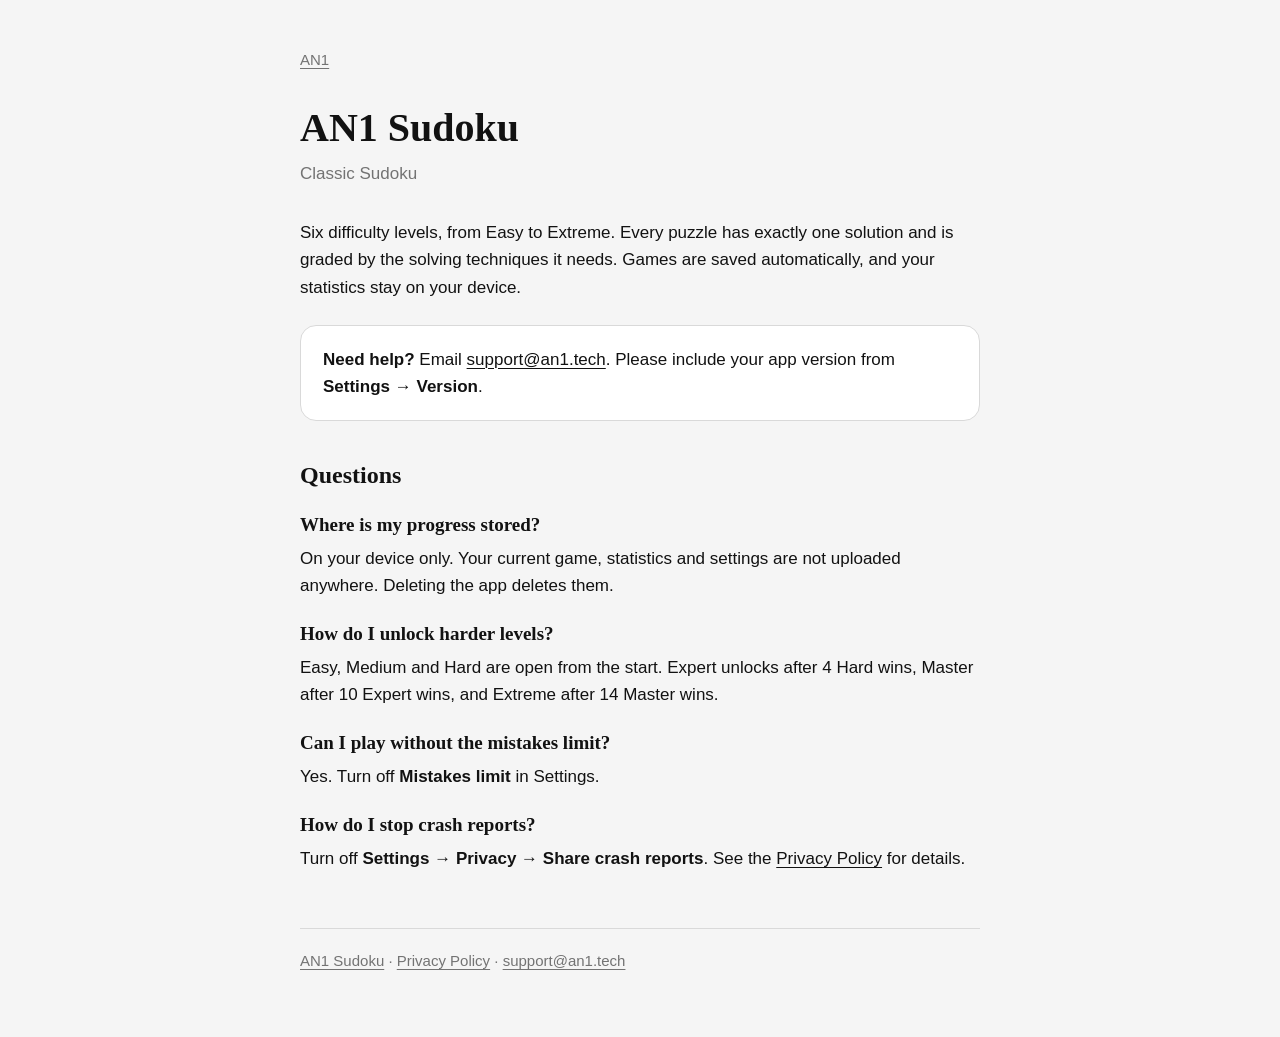
==== sudoku/index.html @ fa56f437 "chore: init" ====
<!doctype html>
<html lang="en">
<head>
  <meta charset="utf-8">
  <meta name="viewport" content="width=device-width, initial-scale=1">
  <title>AN1 Sudoku – Support</title>
  <meta name="description" content="Support for the AN1 Sudoku app.">
  <link rel="stylesheet" href="/assets/style.css">
</head>
<body>
<main>
  <nav><a href="/">AN1</a></nav>

  <h1>AN1 Sudoku</h1>
  <p class="meta">Classic Sudoku</p>

  <p>Six difficulty levels, from Easy to Extreme. Every puzzle has exactly one solution and is graded by the solving techniques it needs. Games are saved automatically, and your statistics stay on your device.</p>

  <div class="card">
    <p><strong>Need help?</strong> Email <a href="mailto:support@an1.tech?subject=AN1%20Sudoku">support@an1.tech</a>. Please include your app version from <strong>Settings → Version</strong>.</p>
  </div>

  <h2>Questions</h2>

  <h3>Where is my progress stored?</h3>
  <p>On your device only. Your current game, statistics and settings are not uploaded anywhere. Deleting the app deletes them.</p>

  <h3>How do I unlock harder levels?</h3>
  <p>Easy, Medium and Hard are open from the start. Expert unlocks after 4 Hard wins, Master after 10 Expert wins, and Extreme after 14 Master wins.</p>

  <h3>Can I play without the mistakes limit?</h3>
  <p>Yes. Turn off <strong>Mistakes limit</strong> in Settings.</p>

  <h3>How do I stop crash reports?</h3>
  <p>Turn off <strong>Settings → Privacy → Share crash reports</strong>. See the <a href="/sudoku/privacy-policy/">Privacy Policy</a> for details.</p>

  <footer>
    <a href="/sudoku/">AN1 Sudoku</a> · <a href="/sudoku/privacy-policy/">Privacy Policy</a> · <a href="mailto:support@an1.tech">support@an1.tech</a>
  </footer>
</main>
</body>
</html>
---- assets/style.css ----
:root {
  --paper: #f5f5f5;
  --surface: #ffffff;
  --ink: #121212;
  --ink-secondary: #737373;
  --line: #d9d9d9;
}

@media (prefers-color-scheme: dark) {
  :root {
    --paper: #000000;
    --surface: #171717;
    --ink: #f2f2f2;
    --ink-secondary: #9e9e9e;
    --line: #383838;
  }
}

* {
  box-sizing: border-box;
}

html {
  -webkit-text-size-adjust: 100%;
}

body {
  margin: 0;
  background: var(--paper);
  color: var(--ink);
  font: 17px/1.6 -apple-system, BlinkMacSystemFont, "Segoe UI", Roboto, Helvetica, Arial, sans-serif;
}

main {
  max-width: 720px;
  margin: 0 auto;
  padding: 48px 20px 64px;
}

h1, h2, h3 {
  font-family: ui-serif, "New York", Georgia, "Times New Roman", serif;
  line-height: 1.2;
}

h1 {
  font-size: 40px;
  margin: 0 0 8px;
}

h2 {
  font-size: 24px;
  margin: 40px 0 12px;
}

h3 {
  font-size: 19px;
  margin: 24px 0 8px;
}

p, ul {
  margin: 0 0 16px;
}

ul {
  padding-left: 22px;
}

li {
  margin-bottom: 6px;
}

a {
  color: var(--ink);
  text-decoration-thickness: 1px;
  text-underline-offset: 3px;
}

.meta {
  color: var(--ink-secondary);
  margin-bottom: 32px;
}

.card {
  background: var(--surface);
  border: 1px solid var(--line);
  border-radius: 16px;
  padding: 20px 22px;
  margin: 24px 0;
}

.card p:last-child, .card ul:last-child {
  margin-bottom: 0;
}

nav {
  margin-bottom: 32px;
  font-size: 15px;
}

nav a {
  color: var(--ink-secondary);
}

footer {
  margin-top: 56px;
  padding-top: 20px;
  border-top: 1px solid var(--line);
  color: var(--ink-secondary);
  font-size: 15px;
}

footer a {
  color: var(--ink-secondary);
}
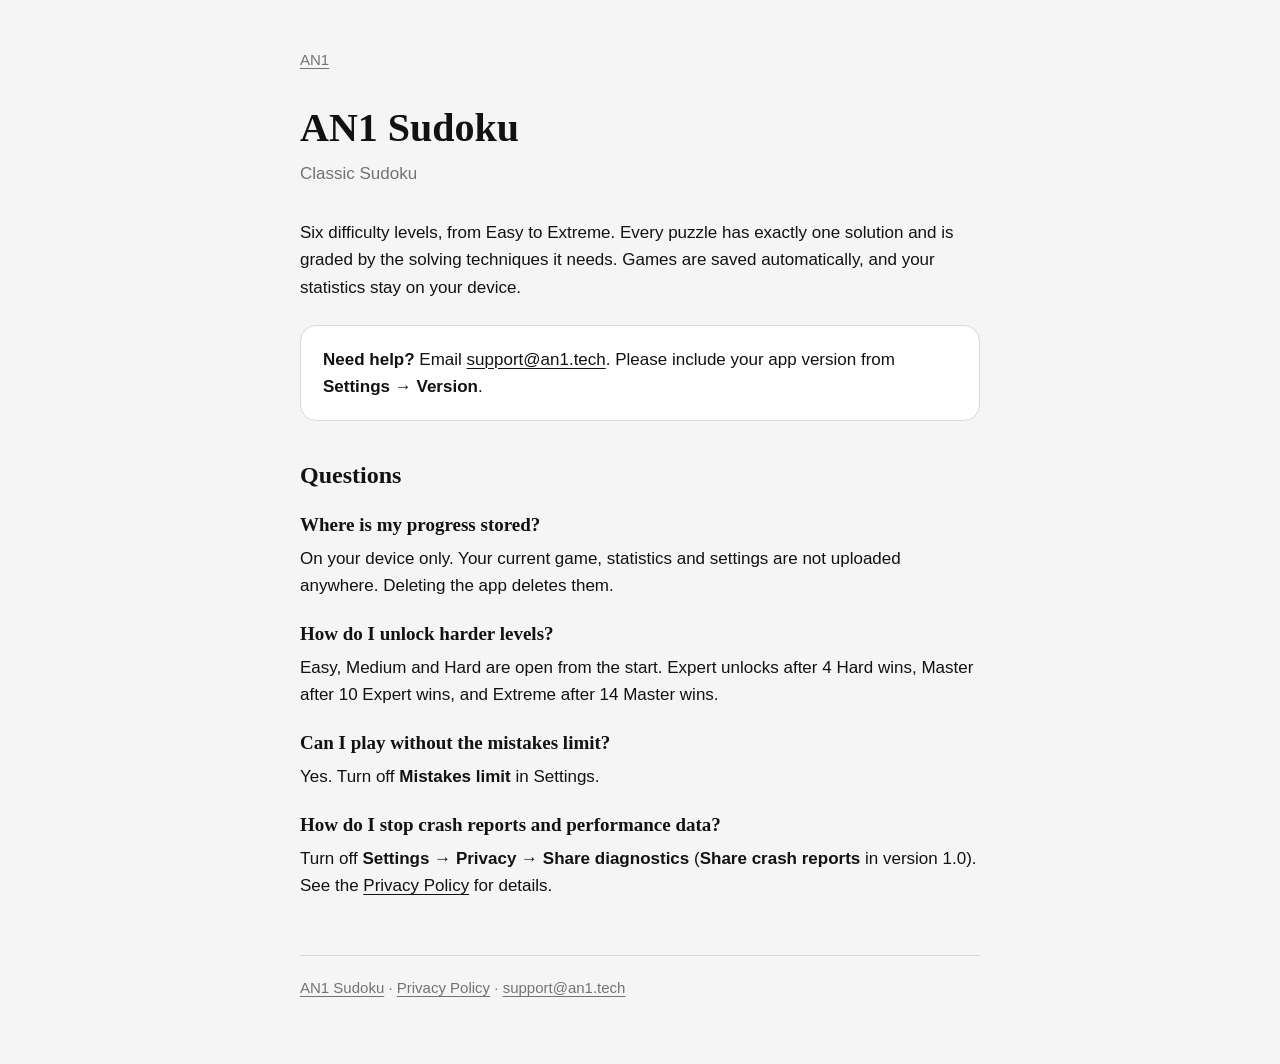
==== commit b814b1a8: "docs: add performance data to the Sudoku privacy policy" ====
--- a/sudoku/index.html
+++ b/sudoku/index.html
@@ -31,8 +31,8 @@
   <h3>Can I play without the mistakes limit?</h3>
   <p>Yes. Turn off <strong>Mistakes limit</strong> in Settings.</p>
 
-  <h3>How do I stop crash reports?</h3>
-  <p>Turn off <strong>Settings → Privacy → Share crash reports</strong>. See the <a href="/sudoku/privacy-policy/">Privacy Policy</a> for details.</p>
+  <h3>How do I stop crash reports and performance data?</h3>
+  <p>Turn off <strong>Settings → Privacy → Share diagnostics</strong> (<strong>Share crash reports</strong> in version 1.0). See the <a href="/sudoku/privacy-policy/">Privacy Policy</a> for details.</p>
 
   <footer>
     <a href="/sudoku/">AN1 Sudoku</a> · <a href="/sudoku/privacy-policy/">Privacy Policy</a> · <a href="mailto:support@an1.tech">support@an1.tech</a>
